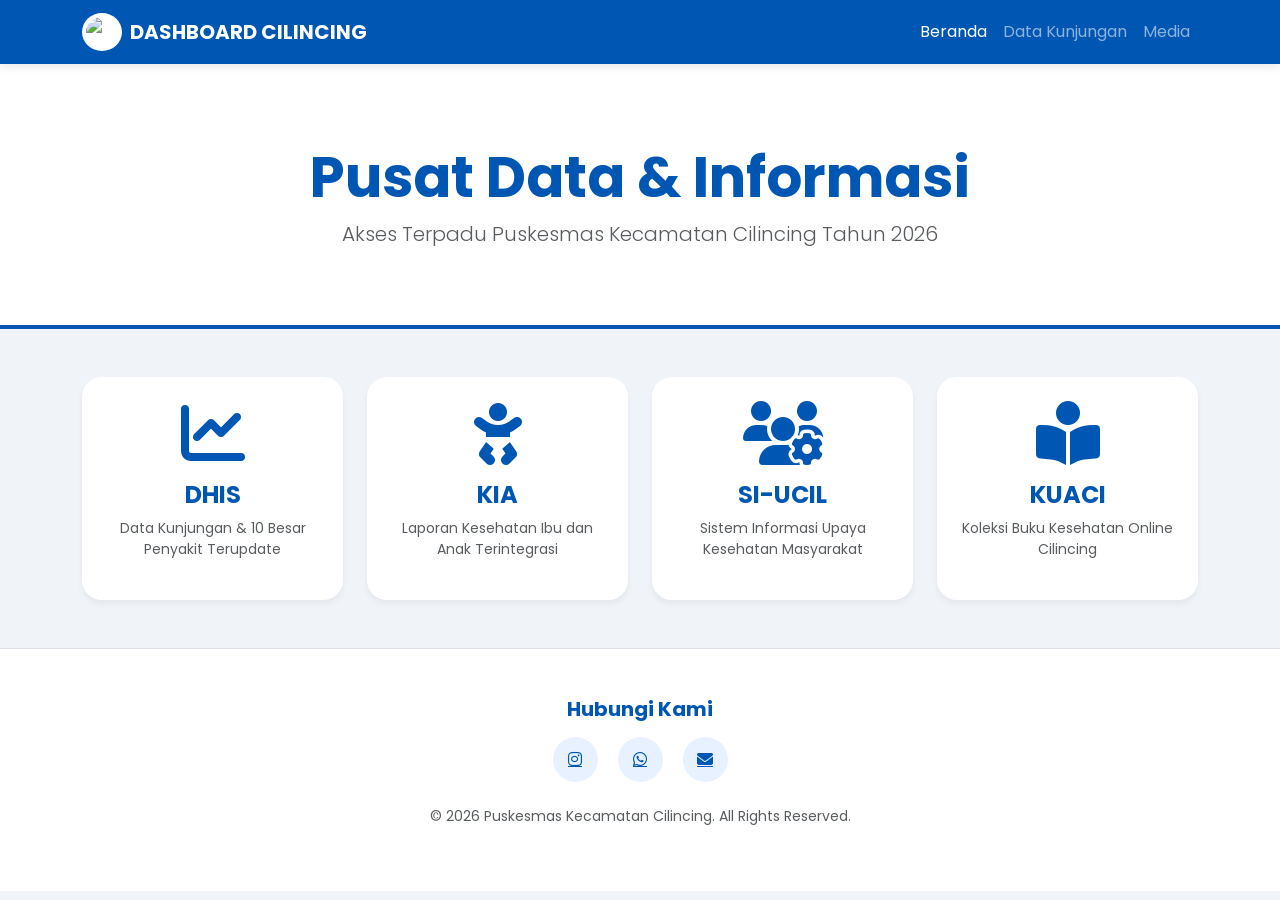
==== index.html @ a5003963 "Update index.html" ====
<!DOCTYPE html>
<html lang="id">
<head>
    <meta charset="UTF-8">
    <meta name="viewport" content="width=device-width, initial-scale=1.0">
    <title>Pusat Data Puskesmas Cilincing</title>
    <link href="https://cdn.jsdelivr.net/npm/bootstrap@5.3.0/dist/css/bootstrap.min.css" rel="stylesheet">
    <link href="https://fonts.googleapis.com/css2?family=Poppins:wght@300;400;600;700&display=swap" rel="stylesheet">
    <link rel="stylesheet" href="https://cdnjs.cloudflare.com/ajax/libs/font-awesome/6.4.0/css/all.min.css">
    <style>
        :root { --primary-blue: #0056b3; --hover-blue: #004085; --light-blue: #e7f1ff; }
        body { font-family: 'Poppins', sans-serif; background-color: #f0f4f8; color: #334155; }
        .navbar { background-color: var(--primary-blue) !important; box-shadow: 0 2px 10px rgba(0,0,0,0.1); }
        .hero-section { background: white; padding: 80px 0 60px; border-bottom: 4px solid var(--primary-blue); }
        .card-menu { 
            border: none; border-radius: 20px; transition: all 0.3s ease; 
            background: white; height: 100%; box-shadow: 0 4px 6px rgba(0,0,0,0.05);
        }
        .card-menu:hover { 
            transform: translateY(-12px); box-shadow: 0 15px 30px rgba(0,86,179,0.15);
            border-bottom: 5px solid var(--primary-blue);
        }
        .btn-custom {
            padding: 12px 25px; border-radius: 10px; font-weight: 600;
            display: inline-flex; align-items: center; gap: 10px;
            transition: 0.3s; text-decoration: none; border: none;
        }
        .btn-blue { background: var(--primary-blue); color: white; }
        .btn-blue:hover { background: var(--hover-blue); color: white; transform: scale(1.05); }
        .text-blue { color: var(--primary-blue) !important; }
        .social-link {
            width: 45px; height: 45px; background: var(--light-blue);
            color: var(--primary-blue); display: inline-flex; align-items: center;
            justify-content: center; border-radius: 50%; transition: 0.3s; margin: 0 8px;
        }
        .social-link:hover { background: var(--primary-blue); color: white; }
    </style>
</head>
<body>

    <nav class="navbar navbar-expand-lg navbar-dark sticky-top">
        <div class="container">
            <a class="navbar-brand fw-bold d-flex align-items-center" href="#">
                <img src="logo_puskesmas.jpeg" alt="Logo" width="40" class="me-2 rounded-circle bg-white p-1">
                <span>DASHBOARD CILINCING</span>
            </a>
            <button class="navbar-toggler" type="button" data-bs-toggle="collapse" data-bs-target="#navbarNav">
                <span class="navbar-toggler-icon"></span>
            </button>
            <div class="collapse navbar-collapse" id="navbarNav">
                <ul class="navbar-nav ms-auto">
                    <li class="nav-item"><a class="nav-link active" href="#">Beranda</a></li>
                    <li class="nav-item"><a class="nav-link" href="dashboard_dhis.html">Data Kunjungan</a></li>
                    <li class="nav-item"><a class="nav-link" href="#lokasi">Media</a></li>
                </ul>
            </div>
        </div>
    </nav>

    <header class="hero-section text-center">
        <div class="container">
            <h1 class="display-4 fw-bold text-blue">Pusat Data & Informasi</h1>
            <p class="lead text-muted">Akses Terpadu Puskesmas Kecamatan Cilincing Tahun 2026</p>
        </div>
    </header>

    <main class="container my-5">
        <div class="row g-4">
            <div class="col-md-3">
                <div class="card card-menu p-4 text-center">
                    <div class="mb-3 text-blue"><i class="fas fa-chart-line fa-4x"></i></div>
                    <h4 class="fw-bold text-blue">DHIS</h4>
                    <p class="small text-muted">Data Kunjungan & 10 Besar Penyakit Terupdate</p>
                    <a href="dashboard_dhis.html" class="stretched-link"></a>
                </div>
            </div>
            <div class="col-md-3">
                <div class="card card-menu p-4 text-center">
                    <div class="mb-3 text-blue"><i class="fas fa-baby fa-4x"></i></div>
                    <h4 class="fw-bold text-blue">KIA</h4>
                    <p class="small text-muted">Laporan Kesehatan Ibu dan Anak Terintegrasi</p>
                    <a href="https://taplink.cc/laporankesgakesprocil" target="_blank" class="stretched-link"></a>
                </div>
            </div>
            <div class="col-md-3">
                <div class="card card-menu p-4 text-center">
                    <div class="mb-3 text-blue"><i class="fas fa-users-cog fa-4x"></i></div>
                    <h4 class="fw-bold text-blue">SI-UCIL</h4>
                    <p class="small text-muted">Sistem Informasi Upaya Kesehatan Masyarakat</p>
                    <a href="https://s.id/SI-UCIL-Cilincing" target="_blank" class="stretched-link"></a>
                </div>
            </div>
            <div class="col-md-3">
                <div class="card card-menu p-4 text-center">
                    <div class="mb-3 text-blue"><i class="fas fa-book-reader fa-4x"></i></div>
                    <h4 class="fw-bold text-blue">KUACI</h4>
                    <p class="small text-muted">Koleksi Buku Kesehatan Online Cilincing</p>
                    <a href="https://kuaci-cilincing.com" target="_blank" class="stretched-link"></a>
                </div>
            </div>
        </div>
    </main>

    <footer class="bg-white py-5 border-top">
        <div class="container text-center">
            <h5 class="fw-bold text-blue mb-3">Hubungi Kami</h5>
            <div class="mb-4">
                <a href="#" class="social-link"><i class="fab fa-instagram"></i></a>
                <a href="#" class="social-link"><i class="fab fa-whatsapp"></i></a>
                <a href="mailto:pkmascilincing@gmail.com" class="social-link"><i class="fas fa-envelope"></i></a>
            </div>
            <p class="small text-muted">&copy; 2026 Puskesmas Kecamatan Cilincing. All Rights Reserved.</p>
        </div>
    </footer>

    <script src="https://cdn.jsdelivr.net/npm/bootstrap@5.3.0/dist/js/bootstrap.bundle.min.js"></script>
</body>
</html>
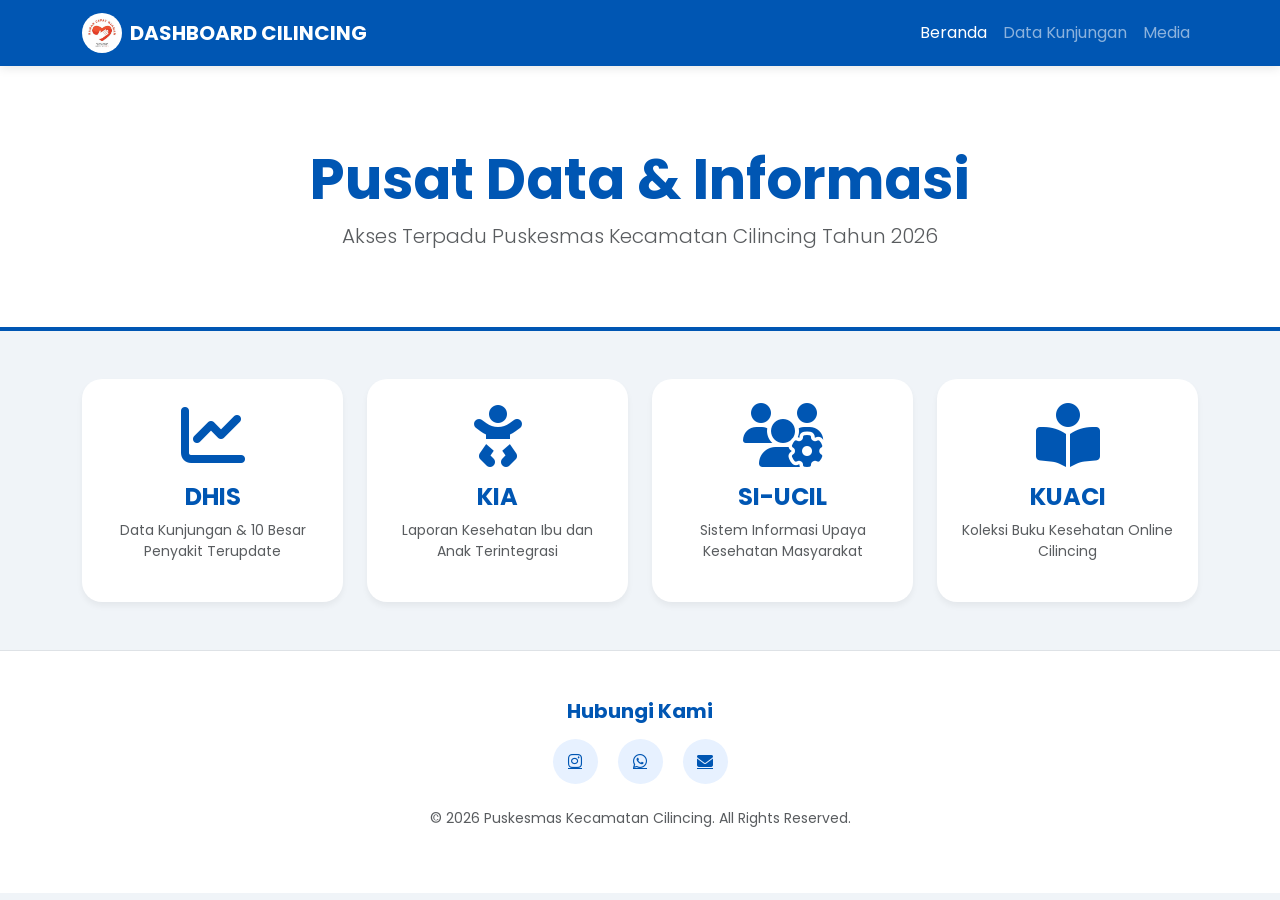
==== commit 1ebdc164: "Update index.html" ====
--- a/index.html
+++ b/index.html
@@ -41,7 +41,7 @@
     <nav class="navbar navbar-expand-lg navbar-dark sticky-top">
         <div class="container">
             <a class="navbar-brand fw-bold d-flex align-items-center" href="#">
-                <img src="logo_puskesmas.jpeg" alt="Logo" width="40" class="me-2 rounded-circle bg-white p-1">
+                <img src="logo puskesmas.jpeg" alt="Logo" width="40" class="me-2 rounded-circle bg-white p-1">
                 <span>DASHBOARD CILINCING</span>
             </a>
             <button class="navbar-toggler" type="button" data-bs-toggle="collapse" data-bs-target="#navbarNav">
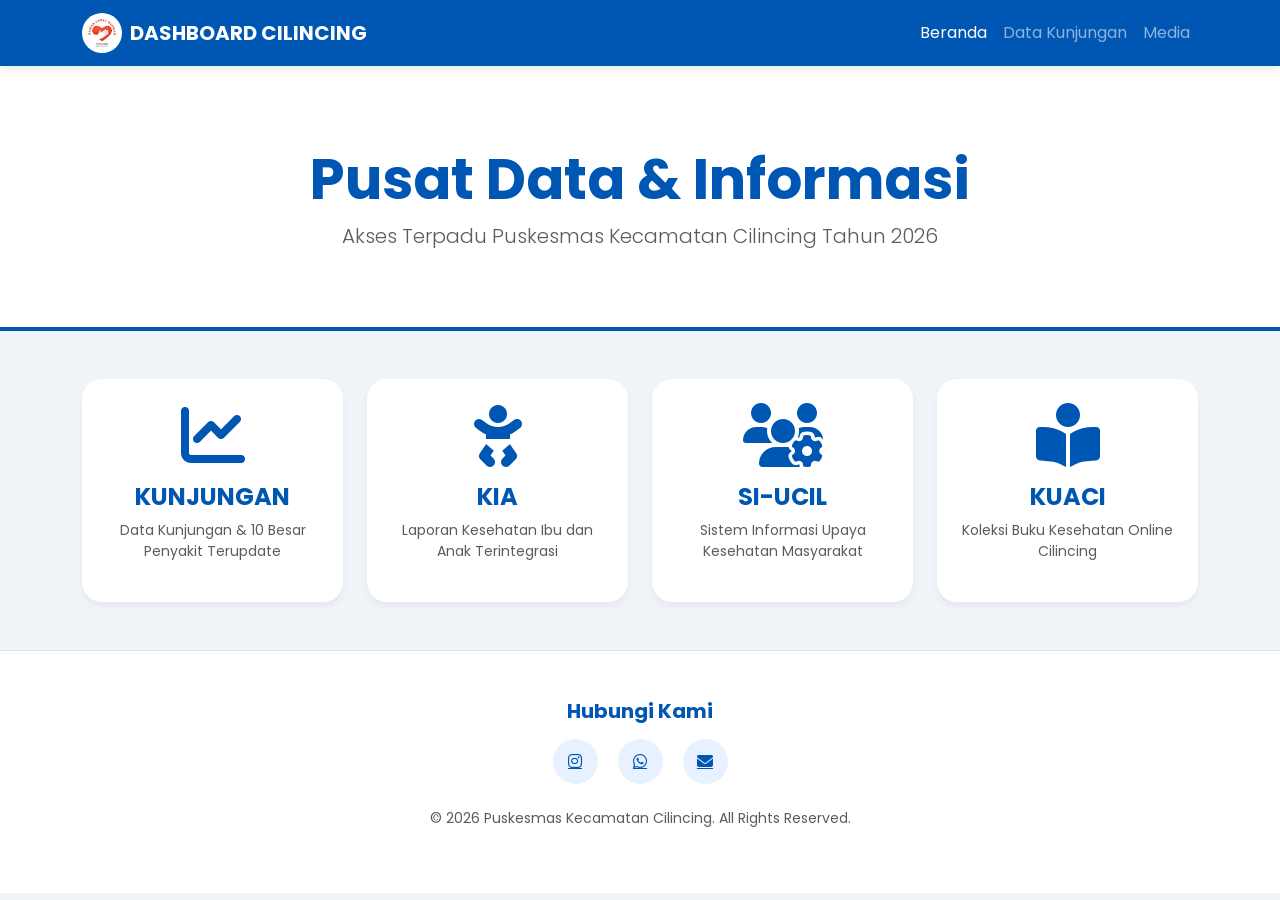
==== commit e926034c: "Update index.html" ====
--- a/index.html
+++ b/index.html
@@ -69,7 +69,7 @@
             <div class="col-md-3">
                 <div class="card card-menu p-4 text-center">
                     <div class="mb-3 text-blue"><i class="fas fa-chart-line fa-4x"></i></div>
-                    <h4 class="fw-bold text-blue">DHIS</h4>
+                    <h4 class="fw-bold text-blue">KUNJUNGAN</h4>
                     <p class="small text-muted">Data Kunjungan & 10 Besar Penyakit Terupdate</p>
                     <a href="dashboard_dhis.html" class="stretched-link"></a>
                 </div>
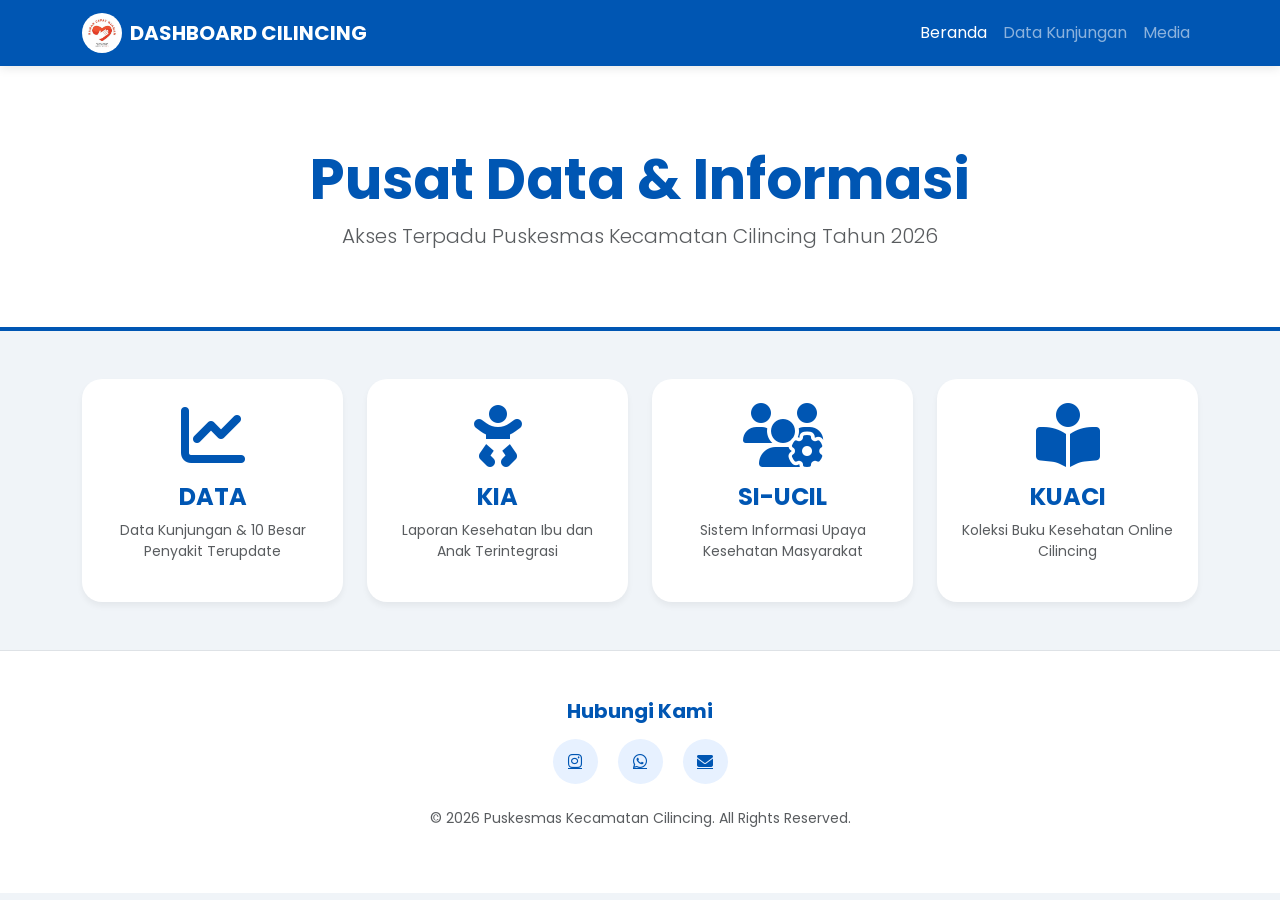
==== commit 5b598dbf: "Update index.html" ====
--- a/index.html
+++ b/index.html
@@ -69,7 +69,7 @@
             <div class="col-md-3">
                 <div class="card card-menu p-4 text-center">
                     <div class="mb-3 text-blue"><i class="fas fa-chart-line fa-4x"></i></div>
-                    <h4 class="fw-bold text-blue">KUNJUNGAN</h4>
+                    <h4 class="fw-bold text-blue">DATA</h4>
                     <p class="small text-muted">Data Kunjungan & 10 Besar Penyakit Terupdate</p>
                     <a href="dashboard_dhis.html" class="stretched-link"></a>
                 </div>
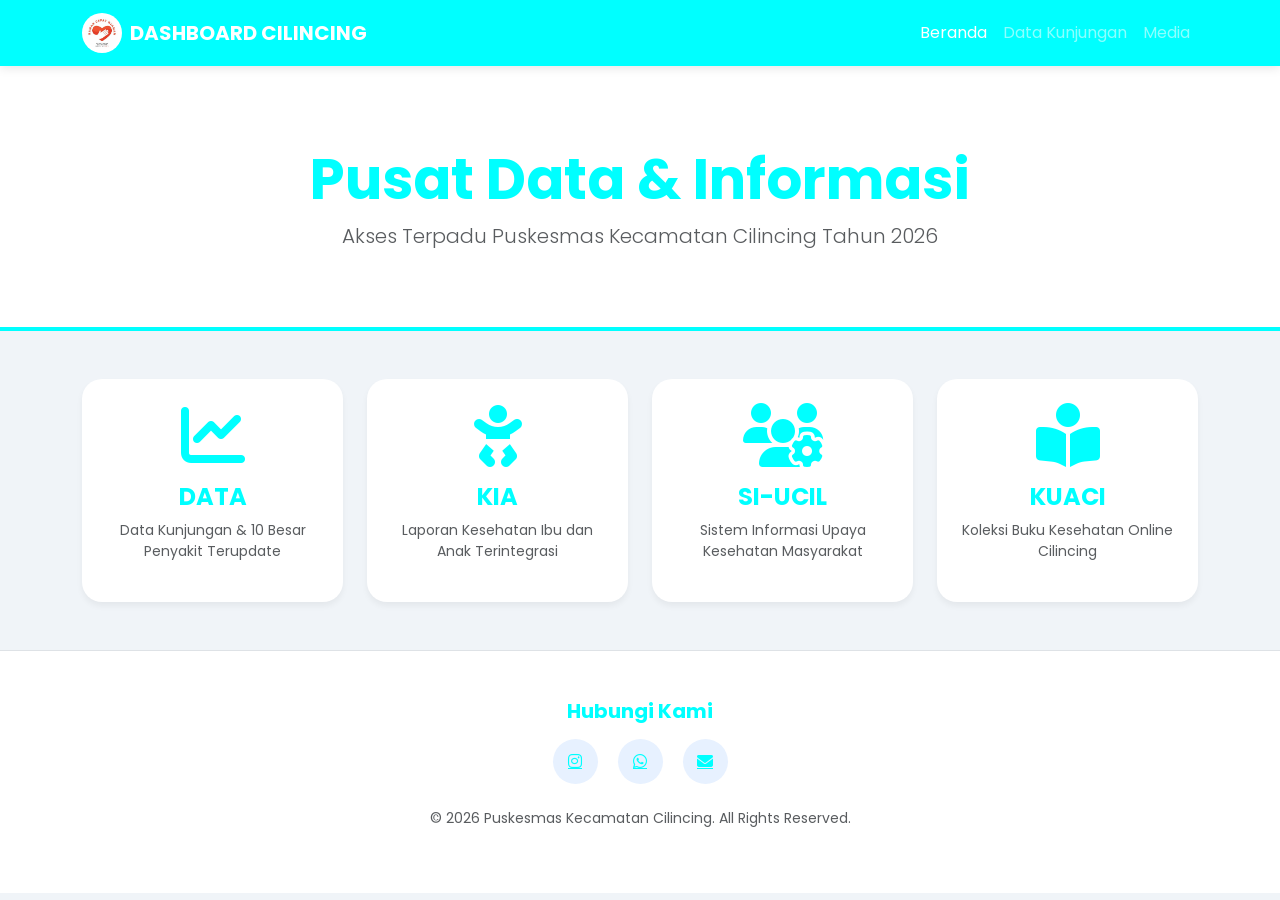
==== commit c16d5752: "Update index.html" ====
--- a/index.html
+++ b/index.html
@@ -8,7 +8,7 @@
     <link href="https://fonts.googleapis.com/css2?family=Poppins:wght@300;400;600;700&display=swap" rel="stylesheet">
     <link rel="stylesheet" href="https://cdnjs.cloudflare.com/ajax/libs/font-awesome/6.4.0/css/all.min.css">
     <style>
-        :root { --primary-blue: #0056b3; --hover-blue: #004085; --light-blue: #e7f1ff; }
+        :root { --primary-blue: #00FFFF; --hover-blue: #00FFFF; --light-blue: #e7f1ff; }
         body { font-family: 'Poppins', sans-serif; background-color: #f0f4f8; color: #334155; }
         .navbar { background-color: var(--primary-blue) !important; box-shadow: 0 2px 10px rgba(0,0,0,0.1); }
         .hero-section { background: white; padding: 80px 0 60px; border-bottom: 4px solid var(--primary-blue); }
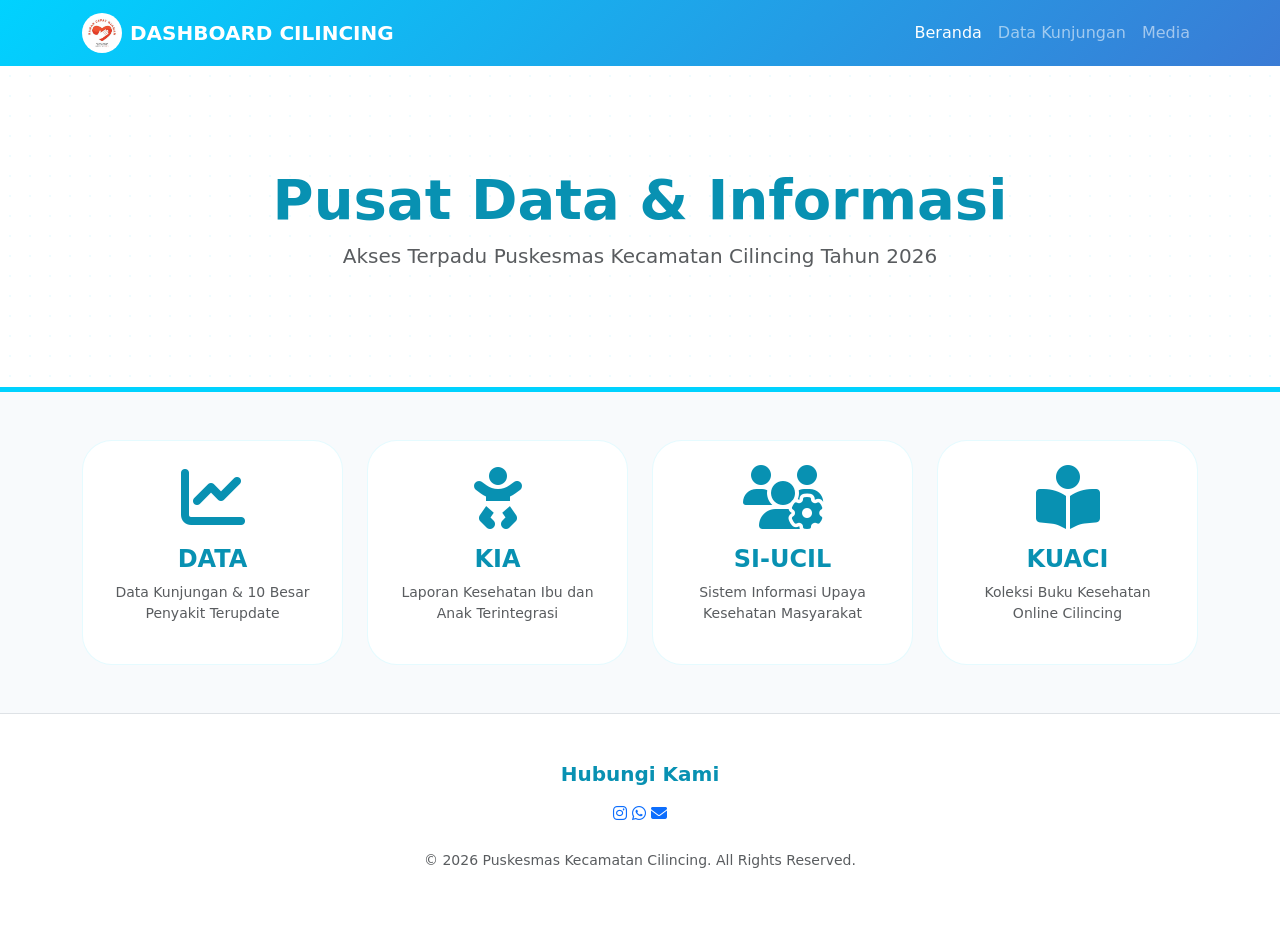
==== commit 37bb785c: "Update index.html" ====
--- a/index.html
+++ b/index.html
@@ -8,33 +8,30 @@
     <link href="https://fonts.googleapis.com/css2?family=Poppins:wght@300;400;600;700&display=swap" rel="stylesheet">
     <link rel="stylesheet" href="https://cdnjs.cloudflare.com/ajax/libs/font-awesome/6.4.0/css/all.min.css">
     <style>
-        :root { --primary-blue: #00FFFF; --hover-blue: #00FFFF; --light-blue: #e7f1ff; }
-        body { font-family: 'Poppins', sans-serif; background-color: #f0f4f8; color: #334155; }
-        .navbar { background-color: var(--primary-blue) !important; box-shadow: 0 2px 10px rgba(0,0,0,0.1); }
-        .hero-section { background: white; padding: 80px 0 60px; border-bottom: 4px solid var(--primary-blue); }
-        .card-menu { 
-            border: none; border-radius: 20px; transition: all 0.3s ease; 
-            background: white; height: 100%; box-shadow: 0 4px 6px rgba(0,0,0,0.05);
-        }
-        .card-menu:hover { 
-            transform: translateY(-12px); box-shadow: 0 15px 30px rgba(0,86,179,0.15);
-            border-bottom: 5px solid var(--primary-blue);
-        }
-        .btn-custom {
-            padding: 12px 25px; border-radius: 10px; font-weight: 600;
-            display: inline-flex; align-items: center; gap: 10px;
-            transition: 0.3s; text-decoration: none; border: none;
-        }
-        .btn-blue { background: var(--primary-blue); color: white; }
-        .btn-blue:hover { background: var(--hover-blue); color: white; transform: scale(1.05); }
-        .text-blue { color: var(--primary-blue) !important; }
-        .social-link {
-            width: 45px; height: 45px; background: var(--light-blue);
-            color: var(--primary-blue); display: inline-flex; align-items: center;
-            justify-content: center; border-radius: 50%; transition: 0.3s; margin: 0 8px;
-        }
-        .social-link:hover { background: var(--primary-blue); color: white; }
-    </style>
+    :root { 
+        --cyan-gradient: linear-gradient(135deg, #00d2ff 0%, #3a7bd5 100%); 
+        --dark-cyan: #0891b2; 
+    }
+    body { background-color: #f8fafc; }
+    .navbar { background: var(--cyan-gradient) !important; }
+    .hero-section { 
+        background: white; 
+        padding: 100px 0; 
+        border-bottom: 5px solid #00d2ff;
+        background-image: radial-gradient(#00d2ff10 1px, transparent 1px);
+        background-size: 20px 20px;
+    }
+    .text-blue { color: var(--dark-cyan) !important; }
+    .card-menu {
+        border-radius: 30px;
+        border: 1px solid rgba(0, 210, 255, 0.1);
+        transition: 0.4s cubic-bezier(0.175, 0.885, 0.32, 1.275);
+    }
+    .card-menu:hover {
+        box-shadow: 0 20px 40px rgba(0, 210, 255, 0.15);
+        border-color: #00d2ff;
+    }
+</style>
 </head>
 <body>
 
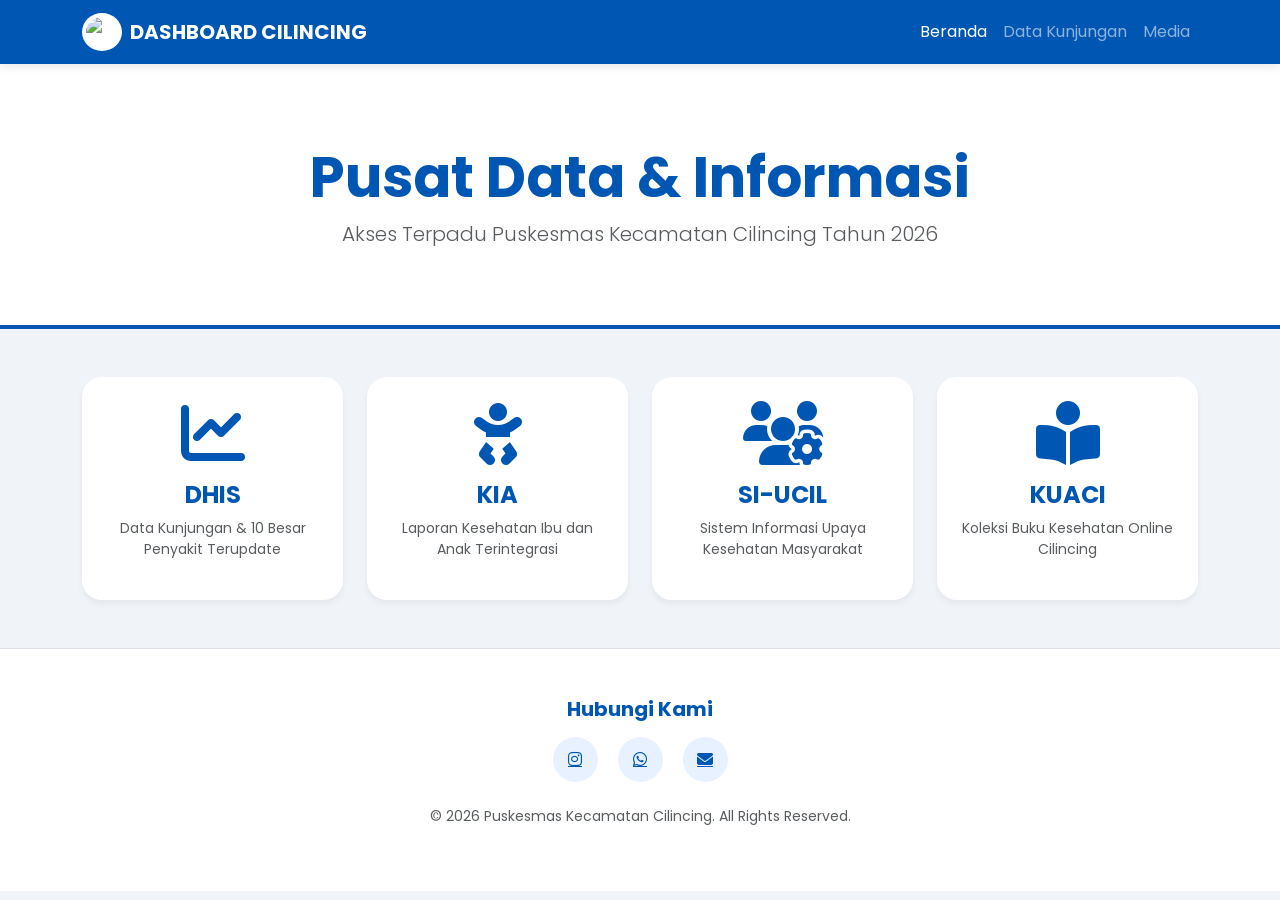
==== commit 1ce21db8: "Update index.html" ====
--- a/index.html
+++ b/index.html
@@ -8,37 +8,40 @@
     <link href="https://fonts.googleapis.com/css2?family=Poppins:wght@300;400;600;700&display=swap" rel="stylesheet">
     <link rel="stylesheet" href="https://cdnjs.cloudflare.com/ajax/libs/font-awesome/6.4.0/css/all.min.css">
     <style>
-    :root { 
-        --cyan-gradient: linear-gradient(135deg, #00d2ff 0%, #3a7bd5 100%); 
-        --dark-cyan: #0891b2; 
-    }
-    body { background-color: #f8fafc; }
-    .navbar { background: var(--cyan-gradient) !important; }
-    .hero-section { 
-        background: white; 
-        padding: 100px 0; 
-        border-bottom: 5px solid #00d2ff;
-        background-image: radial-gradient(#00d2ff10 1px, transparent 1px);
-        background-size: 20px 20px;
-    }
-    .text-blue { color: var(--dark-cyan) !important; }
-    .card-menu {
-        border-radius: 30px;
-        border: 1px solid rgba(0, 210, 255, 0.1);
-        transition: 0.4s cubic-bezier(0.175, 0.885, 0.32, 1.275);
-    }
-    .card-menu:hover {
-        box-shadow: 0 20px 40px rgba(0, 210, 255, 0.15);
-        border-color: #00d2ff;
-    }
-</style>
+        :root { --primary-blue: #0056b3; --hover-blue: #004085; --light-blue: #e7f1ff; }
+        body { font-family: 'Poppins', sans-serif; background-color: #f0f4f8; color: #334155; }
+        .navbar { background-color: var(--primary-blue) !important; box-shadow: 0 2px 10px rgba(0,0,0,0.1); }
+        .hero-section { background: white; padding: 80px 0 60px; border-bottom: 4px solid var(--primary-blue); }
+        .card-menu { 
+            border: none; border-radius: 20px; transition: all 0.3s ease; 
+            background: white; height: 100%; box-shadow: 0 4px 6px rgba(0,0,0,0.05);
+        }
+        .card-menu:hover { 
+            transform: translateY(-12px); box-shadow: 0 15px 30px rgba(0,86,179,0.15);
+            border-bottom: 5px solid var(--primary-blue);
+        }
+        .btn-custom {
+            padding: 12px 25px; border-radius: 10px; font-weight: 600;
+            display: inline-flex; align-items: center; gap: 10px;
+            transition: 0.3s; text-decoration: none; border: none;
+        }
+        .btn-blue { background: var(--primary-blue); color: white; }
+        .btn-blue:hover { background: var(--hover-blue); color: white; transform: scale(1.05); }
+        .text-blue { color: var(--primary-blue) !important; }
+        .social-link {
+            width: 45px; height: 45px; background: var(--light-blue);
+            color: var(--primary-blue); display: inline-flex; align-items: center;
+            justify-content: center; border-radius: 50%; transition: 0.3s; margin: 0 8px;
+        }
+        .social-link:hover { background: var(--primary-blue); color: white; }
+    </style>
 </head>
 <body>
 
     <nav class="navbar navbar-expand-lg navbar-dark sticky-top">
         <div class="container">
             <a class="navbar-brand fw-bold d-flex align-items-center" href="#">
-                <img src="logo puskesmas.jpeg" alt="Logo" width="40" class="me-2 rounded-circle bg-white p-1">
+                <img src="logo_puskesmas.jpeg" alt="Logo" width="40" class="me-2 rounded-circle bg-white p-1">
                 <span>DASHBOARD CILINCING</span>
             </a>
             <button class="navbar-toggler" type="button" data-bs-toggle="collapse" data-bs-target="#navbarNav">
@@ -66,7 +69,7 @@
             <div class="col-md-3">
                 <div class="card card-menu p-4 text-center">
                     <div class="mb-3 text-blue"><i class="fas fa-chart-line fa-4x"></i></div>
-                    <h4 class="fw-bold text-blue">DATA</h4>
+                    <h4 class="fw-bold text-blue">DHIS</h4>
                     <p class="small text-muted">Data Kunjungan & 10 Besar Penyakit Terupdate</p>
                     <a href="dashboard_dhis.html" class="stretched-link"></a>
                 </div>
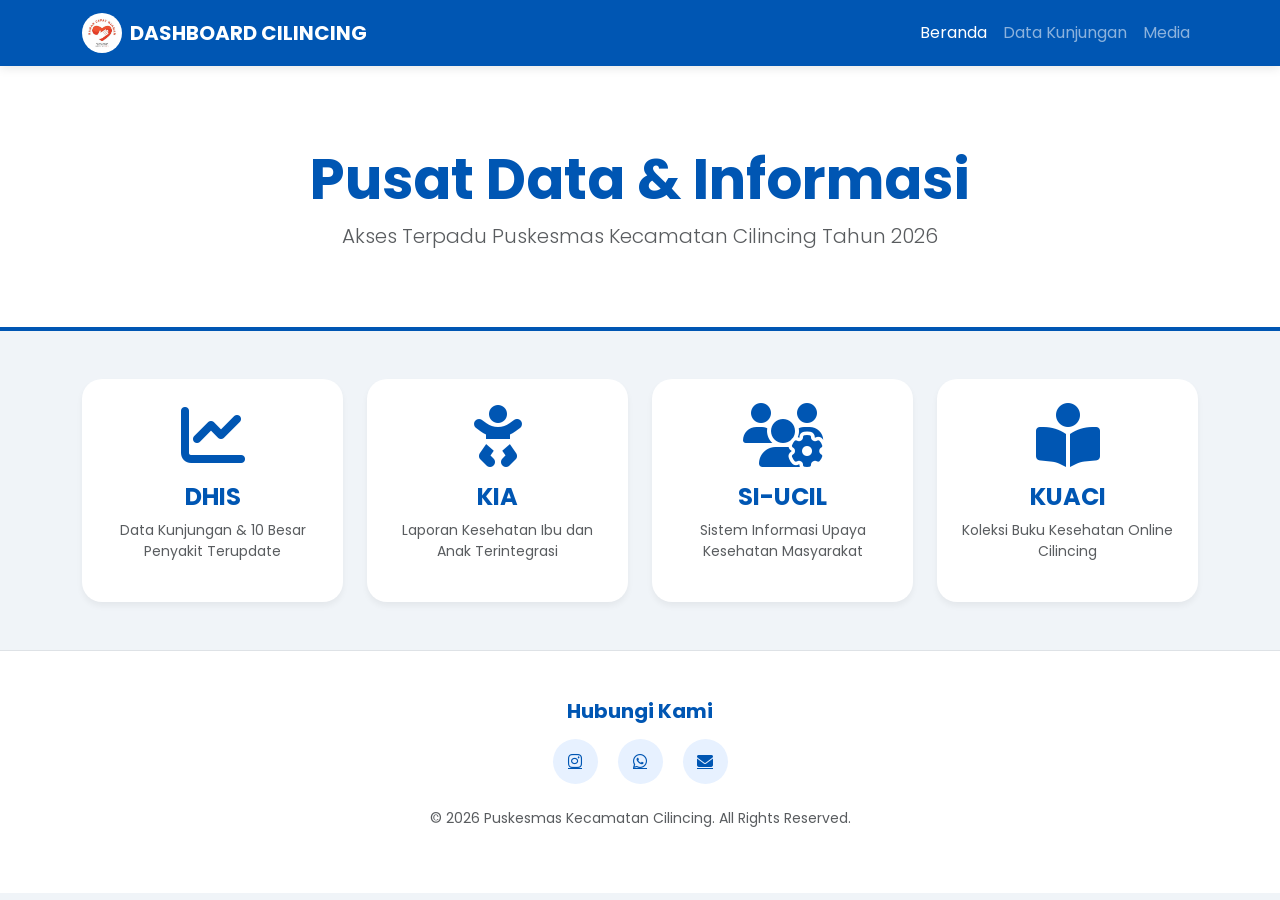
==== commit b1f29056: "Update index.html" ====
--- a/index.html
+++ b/index.html
@@ -41,7 +41,7 @@
     <nav class="navbar navbar-expand-lg navbar-dark sticky-top">
         <div class="container">
             <a class="navbar-brand fw-bold d-flex align-items-center" href="#">
-                <img src="logo_puskesmas.jpeg" alt="Logo" width="40" class="me-2 rounded-circle bg-white p-1">
+                <img src="logo puskesmas.jpeg" alt="Logo" width="40" class="me-2 rounded-circle bg-white p-1">
                 <span>DASHBOARD CILINCING</span>
             </a>
             <button class="navbar-toggler" type="button" data-bs-toggle="collapse" data-bs-target="#navbarNav">
